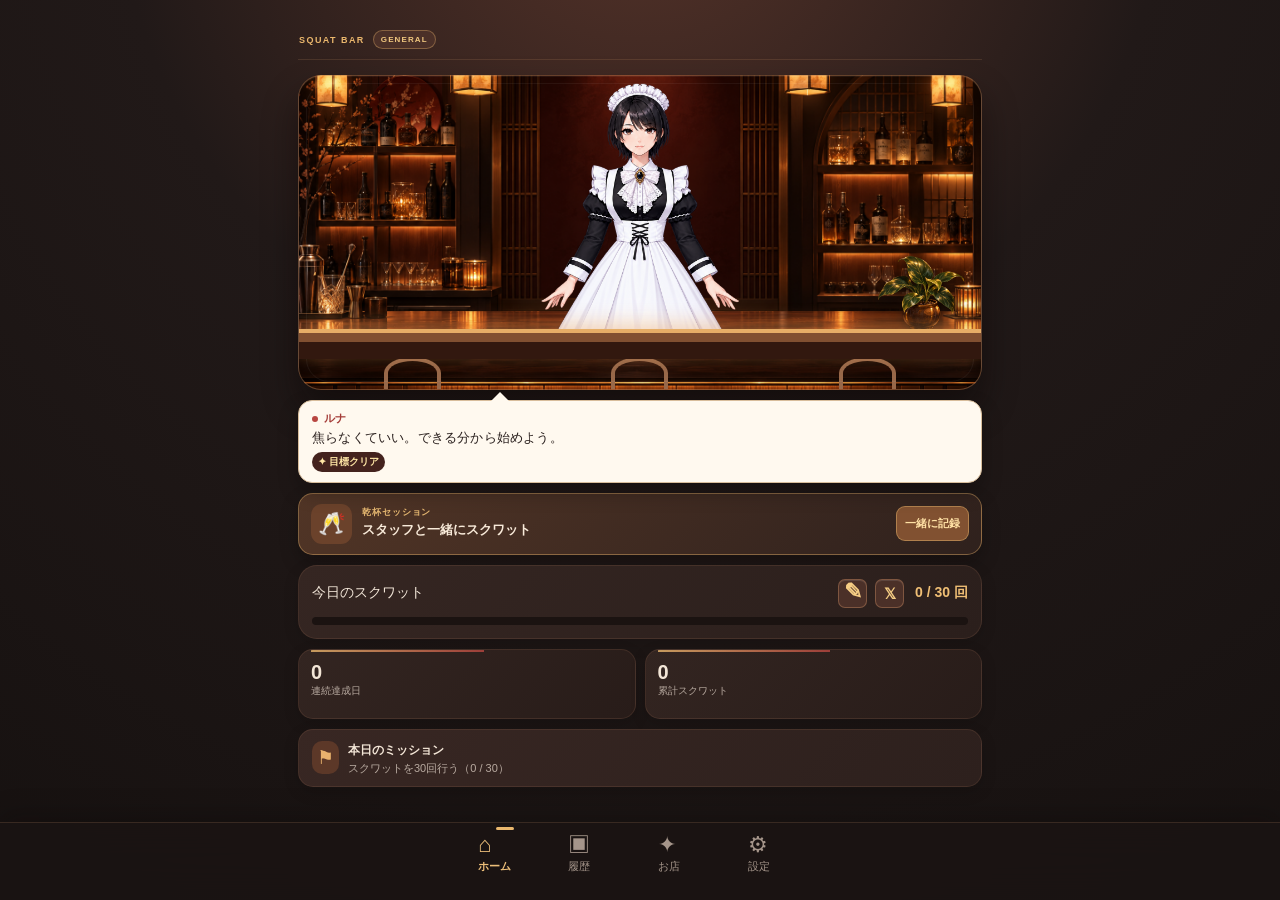
==== index.html @ 87cc5975 "Use generated squat animation frames" ====
<!doctype html>
<html lang="ja">
  <head>
    <meta charset="UTF-8" />
    <meta name="viewport" content="width=device-width, initial-scale=1, viewport-fit=cover" />
    <meta name="theme-color" content="#211918" />
    <meta name="apple-mobile-web-app-capable" content="yes" />
    <meta name="apple-mobile-web-app-status-bar-style" content="black-translucent" />
    <meta name="apple-mobile-web-app-title" content="SQUAT BAR" />
    <link rel="manifest" href="manifest.webmanifest" />
    <link rel="apple-touch-icon" href="app-icon.jpg" />
    <link rel="stylesheet" href="style.css" />
    <title>SQUAT BAR</title>
  </head>
  <body>
    <main class="app-shell">
      <header class="app-header">
        <div class="brand-lockup"><p class="eyebrow">SQUAT BAR</p><span class="edition-tag">GENERAL</span></div>
        <h1 id="page-title"></h1>
      </header>

      <section id="home-page" class="page active" aria-label="ホーム">
        <article class="bar-card">
          <div class="bar-lights" aria-hidden="true"><i></i><i></i><i></i><i></i><i></i></div>
          <div class="bar-backdrop" aria-hidden="true"><span>◒</span><span>◇</span><span>◐</span></div>
          <div class="character-portrait"><img id="home-staff-image" src="a_clean_cutout_transparent_background_illustration.png" alt="バーカウンターに立つスタッフ" /><img id="home-staff-squat-image" class="squat-frame" src="staff-luna-squat-v1.png" alt="" aria-hidden="true" /></div>
          <img id="bar-plant" class="bar-plant" src="bar-plant-v1.png" alt="" aria-hidden="true" />
          <div class="bar-upgrades" aria-hidden="true"><span id="bar-upgrade-lamp" class="bar-upgrade bar-upgrade-lamp" hidden></span><span id="bar-upgrade-bottles" class="bar-upgrade bar-upgrade-bottles" hidden></span><span id="bar-upgrade-runner" class="bar-upgrade bar-upgrade-runner" hidden></span></div>
          <div class="counter-edge" aria-hidden="true"></div>
          <div class="bar-stools" aria-hidden="true"><span></span><span></span><span></span></div>
        </article>
        <article class="conversation-window"><p id="maid-name" class="maid-name">ルナ</p><p id="encouragement" class="maid-message"></p><span id="achievement-badge" class="achievement-badge" hidden>✦ 目標クリア</span></article>
        <article id="companion-session" class="companion-session" hidden><span>🥂</span><div><small>乾杯セッション</small><strong id="companion-session-title">スタッフと一緒にスクワット</strong><p id="companion-session-copy"></p></div><button id="companion-record-button" type="button">一緒に記録</button></article>

        <article class="progress-card">
          <div class="progress-label"><span>今日のスクワット</span><div class="progress-actions"><button id="add-record-button" class="progress-action pencil-action" aria-label="スクワットを記録">✎</button><button id="share-button" class="progress-action x-action" aria-label="今日の記録をXへ投稿">𝕏</button><strong id="today-count">0 / 30 回</strong></div></div>
          <div class="progress-track"><div id="progress-bar" class="progress-bar"></div></div>
        </article>


        <div class="stats-grid">
          <article class="stat-card"><strong id="streak-count">0</strong><span>連続達成日</span></article>
          <article class="stat-card"><strong id="total-count">0</strong><span>累計スクワット</span></article>
        </div>

        <article class="mission-card"><span>⚑</span><div><strong>本日のミッション</strong><p id="mission-text"></p></div></article>
      </section>

      <section id="history-page" class="page" aria-label="履歴">
        <div class="history-summary">
          <article class="history-summary-card"><span>最高記録</span><strong id="history-best-count">0回</strong><small id="history-best-energy">0.0 kcal</small></article>
          <article class="history-summary-card"><span>累計記録</span><strong id="history-total-count">0回</strong><small id="history-total-energy">0.0 kcal</small></article>
        </div>
        <div class="period-summary" aria-label="期間ごとの記録">
          <article><span>今週</span><strong id="week-count">0回</strong><small id="week-days">0日記録</small></article>
          <article><span>今月</span><strong id="month-count">0回</strong><small id="month-days">0日記録</small></article>
        </div>
        <section class="history-chart" aria-labelledby="weekly-chart-title">
          <div><strong id="weekly-chart-title">最近7日間</strong><span id="weekly-chart-total">合計 0回</span></div>
          <div id="weekly-chart-bars" class="weekly-chart-bars" aria-label="最近7日間のスクワット回数"></div>
        </section>
        <div id="history-list" class="history-list"></div>
        <div id="history-empty" class="empty-state"><span>🗓️</span><h2>まだ記録がありません</h2><p>ホームから最初のスクワットを記録しましょう。</p></div>
      </section>

      <section id="collection-page" class="page" aria-label="屋敷">
        <p class="collection-summary">累計 <strong id="collection-total">0</strong> 回</p>
        <section class="bar-rank-card" aria-label="BARランク">
          <p>BAR RANK <span id="bar-rank-level">RANK 1</span></p><strong id="bar-rank-name">BAR ビギナー</strong>
          <div class="bar-rank-track"><i id="bar-rank-progress"></i></div><small id="bar-rank-next">次のランクまで 100回</small>
        </section>
        <section class="coin-wallet" aria-label="SQUAT COIN"><div><span>SQUAT COIN</span><strong><b id="coin-balance">0</b> coin</strong></div><small>スクワットを1回記録するごとに1 coin。バーの装飾に使えます。</small></section>
        <h2>乾杯セッション</h2><div id="companion-shop" class="companion-shop"></div>
        <h2>バーを飾る</h2><div id="shop-list" class="shop-list"></div>
        <h2>スタッフ</h2><div id="staff-list" class="staff-list"></div><button id="show-fullbody-button" class="secondary-button">選択中のスタッフを全身表示</button>
        <h2>ごほうび</h2><div id="reward-list" class="collection-list"></div>
      </section>

      <section id="settings-page" class="page" aria-label="設定">
        <article class="settings-card"><label for="goal-input">1日の目標回数</label><div class="goal-control"><button id="goal-minus" aria-label="目標を減らす">−</button><input id="goal-input" type="number" inputmode="numeric" min="5" max="500" step="5" value="30" aria-label="1日の目標回数" /><span>回</span><button id="goal-plus" aria-label="目標を増やす">＋</button></div></article>
        <article class="settings-card"><label for="weight-input">体重</label><div class="weight-control"><input id="weight-input" type="number" inputmode="decimal" min="20" max="300" step="0.1" value="60" aria-label="体重" /><span>kg</span></div><p class="input-hint">太もも計測時のアクティブエネルギー概算に使います。</p></article>
        <article class="settings-card"><label for="motion-mode-input">太もも計測の感度</label><select id="motion-mode-input" class="settings-input"><option value="standard">標準</option><option value="slow">ゆっくり</option><option value="deep">深くしゃがむ</option></select><p id="motion-mode-hint" class="input-hint"></p></article>
        <article class="settings-card"><strong>データのバックアップ</strong><p class="input-hint">スクワット履歴・設定・解放スタッフをJSONファイルに保存、または復元できます。</p><div class="backup-actions"><button id="export-data-button" class="secondary-button" type="button">データを書き出す</button><label class="secondary-button import-data-button">データを読み込む<input id="import-data-input" type="file" accept="application/json,.json" hidden /></label></div></article>
        <article class="settings-card auto-protection-card"><strong>自動保護</strong><p id="auto-backup-status" class="input-hint">記録の変更時に、この端末へ自動復元ポイントを保存します。</p><small>アプリの更新では保持されます。Safariのデータ削除や端末故障には、手動の書き出しもご利用ください。</small></article>
        <article class="settings-card"><strong>リマインダー</strong><p class="input-hint">共有メニューから「リマインダー」を選び、通知時刻を設定できます。</p><button id="add-reminder-button" class="secondary-button">iPhoneのリマインダーに追加</button></article>
        <article class="settings-card about"><strong>SQUAT BAR</strong><p>カウンター越しのひとことと、毎日の小さな積み重ねを。</p></article>
      </section>
    </main>

    <nav class="tab-bar" aria-label="メインメニュー">
      <button class="tab active" data-page="home"><span>⌂</span>ホーム</button>
      <button class="tab" data-page="history"><span>▣</span>履歴</button>
      <button class="tab" data-page="collection"><span>✦</span>お店</button>
      <button class="tab" data-page="settings"><span>⚙</span>設定</button>
    </nav>

    <dialog id="record-dialog">
      <form id="record-form" method="dialog">
        <div class="dialog-header"><h2 id="record-dialog-title">記録する</h2><button class="close-button" value="cancel" aria-label="閉じる">×</button></div>
        <label class="form-label" for="count-input">今回のスクワット</label>
        <div class="count-picker"><button type="button" id="count-minus" aria-label="回数を減らす">−</button><input id="count-input" type="number" inputmode="numeric" min="1" max="500" value="10" aria-label="スクワット回数" /><span>回</span><button type="button" id="count-plus" aria-label="回数を増やす">＋</button></div>
        <section class="motion-counter" aria-labelledby="motion-title">
          <div><strong id="motion-title">太ももで自動計測</strong><p>背面を太ももへ当て、スマホ上部を下にして使います。</p></div>
          <button type="button" id="motion-open-button" class="motion-button">計測画面を開く</button>
          <button type="button" id="camera-open-button" class="motion-button">カメラで頭の位置を計測</button>
        </section>
        <label class="form-label" for="performed-at-input">日時</label>
        <input id="performed-at-input" type="datetime-local" />
        <label class="form-label" for="memo-input">メモ（任意）</label>
        <input id="memo-input" maxlength="80" placeholder="例：朝の運動" />
        <p class="maid-tip">「無理はしないで。フォームを整えて、気持ちよくいこう。」</p>
        <button id="record-save-button" class="primary-button" value="default">保存する</button>
      </form>
    </dialog>
    <dialog id="staff-dialog" class="staff-dialog">
      <button id="close-staff-dialog" class="close-button" aria-label="閉じる">×</button>
      <img id="staff-dialog-image" src="a_clean_cutout_transparent_background_illustration.png" alt="スタッフの全身イラスト" />
    </dialog>
    <dialog id="unlock-dialog" class="unlock-dialog">
      <p class="motion-dialog-kicker">NEW STAFF UNLOCKED</p><h2>新しいスタッフが加わりました</h2>
      <div id="unlock-dialog-list" class="unlock-dialog-list"></div>
      <button id="close-unlock-dialog" class="primary-button" type="button">閉じる</button>
    </dialog>
    <dialog id="motion-dialog" class="motion-dialog">
      <button id="motion-close-button" class="close-button" aria-label="計測を閉じる">×</button>
      <p class="motion-dialog-kicker">THIGH SQUAT COUNTER</p>
      <h2>太ももで計測</h2>
      <div class="motion-live-count"><span>現在の回数</span><strong id="motion-count">0</strong><small>回</small></div>
      <div class="motion-metrics"><article><span>計測時間</span><strong id="motion-duration">0:00</strong></article><article><span>アクティブエネルギー</span><strong id="motion-energy">0.0 <small>kcal</small></strong></article></div>
      <section id="motion-posture" class="motion-posture" data-phase="idle" aria-live="polite">
        <span id="motion-posture-mark">Ⅰ</span><strong id="motion-posture-label">開始前</strong><p id="motion-status">スマホの背面を太ももへ。上部を下にして、直立した姿勢で準備してください。</p>
      </section>
      <div class="motion-guide"><span>直立</span><b>→</b><span>水平でOK</span><b>→</b><span>直立で+1</span></div>
      <button id="motion-begin-button" class="primary-button" type="button">基準をセットして開始</button>
      <button id="motion-undo-button" class="motion-undo-button" type="button" hidden>↶ 直前の1回を取り消す</button>
      <button id="motion-finish-button" class="secondary-button" type="button" hidden>終了して記録へ</button>
    </dialog>
    <dialog id="camera-dialog" class="camera-dialog">
      <button id="camera-close-button" class="close-button" aria-label="カメラ計測を閉じる">×</button>
      <p class="motion-dialog-kicker">HEAD POSITION COUNTER</p><h2>机に置いて一緒にスクワット</h2>
      <div class="camera-stage"><video id="camera-video" autoplay muted playsinline></video><div class="camera-guide"><i></i><span id="camera-guide-label">机に置き、頭と肩を映してください</span></div><div class="camera-staff-stage"><img id="camera-staff-image" src="a_clean_cutout_transparent_background_illustration.png" alt="一緒にスクワットするスタッフ" /><img id="camera-staff-squat-image" class="squat-frame" src="staff-luna-squat-v1.png" alt="" aria-hidden="true" /></div></div>
      <div class="camera-live"><article><span>現在の回数</span><strong id="camera-count">0</strong><small>回</small></article><article><span>姿勢</span><strong id="camera-phase">準備中</strong><small id="camera-status">カメラを開始してください</small></article></div>
      <p class="camera-note">スマホを机などに固定して使います。映像は端末内で頭の上下動を検出するためだけに使い、保存・送信しません。振動は行いません。</p>
      <button id="camera-start-button" class="primary-button" type="button">カメラを開始</button><button id="camera-finish-button" class="secondary-button" type="button" hidden>終了して記録へ</button>
    </dialog>
    <dialog id="motion-resume-dialog" class="motion-resume-dialog">
      <p class="motion-dialog-kicker">MEASUREMENT PAUSED</p><h2>計測を再開しますか？</h2>
      <p>ページを離れたため、計測を一時停止しました。中断中の時間は計測時間に含まれません。</p>
      <button id="resume-motion-button" class="primary-button" type="button">再開する</button>
      <button id="interrupt-motion-button" class="secondary-button" type="button">中断する</button>
    </dialog>
    <div id="toast" class="toast" role="status" aria-live="polite"></div>

    <script src="camera-counter.js"></script><script src="app.js"></script>
  </body>
</html>
---- style.css ----
:root { --purple:#6e4bc6; --deep:#45317f; --pale:#f3efff; --ink:#292438; --muted:#726d80; --card:#fff; }
* { box-sizing: border-box; }
body { margin:0; color:var(--ink); background:#f7f5fb; font-family:-apple-system,BlinkMacSystemFont,"Hiragino Sans",sans-serif; }
button,input { font:inherit; } button { cursor:pointer; touch-action:manipulation; -webkit-tap-highlight-color:transparent; }
.app-shell { max-width:680px; min-height:calc(100vh - 78px); margin:auto; padding:calc(18px + env(safe-area-inset-top)) 18px 104px; }
.app-header { display:flex; align-items:center; margin-bottom:20px; position:relative; }.eyebrow { color:var(--purple); font-size:11px; font-weight:800; letter-spacing:.16em; margin:0 0 3px; }.app-header h1 { font-size:27px; margin:0; }.app-header h1:empty { display:none; }.icon-button { background:transparent; border:0; color:var(--muted); font-size:23px; margin-left:auto; padding:8px; }.page { display:none; }.page.active { display:block; }
.maid-card { align-items:center; background:linear-gradient(135deg,#7d5ad5,#3f2a7d); border-radius:26px; color:white; display:flex; gap:14px; padding:18px; box-shadow:0 12px 28px #6e4bc633; }.maid-portrait { align-items:center; background:#ffffff28; border:1px solid #ffffff30; border-radius:50%; display:flex; flex:0 0 78px; font-size:48px; height:78px; justify-content:center; }.maid-name { font-weight:800; margin:0 0 6px; }.maid-message { font-size:14px; line-height:1.55; margin:0; }.achievement-badge { background:#fff3c7; border-radius:99px; color:#735000; display:inline-block; font-size:12px; font-weight:700; margin-top:9px; padding:4px 8px; }
.progress-card,.mission-card,.settings-card { background:var(--card); border-radius:19px; box-shadow:0 4px 16px #3522640a; margin-top:16px; padding:17px; }.progress-label { display:flex; font-size:14px; justify-content:space-between; margin-bottom:12px; }.progress-label strong { color:var(--purple); }.progress-track { background:#e8e2f6; border-radius:99px; height:10px; overflow:hidden; }.progress-bar { background:linear-gradient(90deg,#9674e9,var(--purple)); border-radius:inherit; height:100%; transition:width .35s; width:0; }
.stats-grid { display:grid; gap:12px; grid-template-columns:1fr 1fr; margin-top:16px; }.stat-card { background:var(--card); border-radius:19px; display:flex; flex-direction:column; padding:16px; }.stat-card strong { font-size:25px; margin:7px 0 2px; }.stat-card span:last-child { color:var(--muted); font-size:12px; }.stat-icon { font-size:20px; }.primary-button { background:var(--purple); border:0; border-radius:99px; box-shadow:0 8px 16px #6e4bc636; color:white; display:block; font-weight:800; margin:22px 0 0; padding:16px; width:100%; }.mission-card { align-items:center; display:flex; gap:13px; }.mission-card>span { color:var(--purple); font-size:25px; }.mission-card strong { font-size:14px; }.mission-card p { color:var(--muted); font-size:13px; margin:4px 0 0; }
.tab-bar { background:#fffffff2; border-top:1px solid #e9e6ee; bottom:0; display:flex; height:78px; justify-content:center; left:0; padding-bottom:env(safe-area-inset-bottom); position:fixed; right:0; }.tab { background:transparent; border:0; color:#8c8795; display:flex; flex-direction:column; font-size:11px; gap:3px; min-width:90px; padding:10px 18px; }.tab span { font-size:22px; line-height:23px; }.tab.active { color:var(--purple); font-weight:800; }
.history-list,.collection-list { display:grid; gap:10px; }.history-item,.unlock-row { align-items:center; background:var(--card); border-radius:17px; display:flex; gap:13px; padding:15px; }.history-icon,.unlock-icon { align-items:center; background:var(--pale); border-radius:13px; display:flex; font-size:22px; height:44px; justify-content:center; width:44px; }.history-copy,.unlock-copy { flex:1; }.history-copy strong,.unlock-copy strong { display:block; font-size:15px; }.history-copy span,.unlock-copy span { color:var(--muted); display:block; font-size:12px; margin-top:4px; }.delete-button { background:#fff0f2; border:0; border-radius:9px; color:#be4860; padding:8px; }.empty-state { color:var(--muted); margin:85px auto; max-width:260px; text-align:center; }.empty-state span { font-size:42px; }.empty-state h2 { color:var(--ink); font-size:18px; }.empty-state p { font-size:14px; line-height:1.55; }.collection-summary { color:var(--muted); margin:0 0 22px; }.collection-summary strong { color:var(--purple); font-size:20px; }.page h2 { font-size:17px; margin:24px 0 10px; }.locked { filter:grayscale(1); opacity:.53; }.unlock-status { color:#3c9764; font-size:17px; }.lock-status { color:#9c97a6; }
.settings-card { margin-top:0; }.settings-card+ .settings-card { margin-top:15px; }.settings-card label,.settings-card strong { font-weight:800; }.goal-control,.count-picker { align-items:center; display:flex; gap:7px; justify-content:center; margin-top:16px; }.goal-control button,.count-picker button { background:var(--pale); border:0; border-radius:50%; color:var(--purple); font-size:24px; height:42px; width:42px; }.goal-control input,.count-picker input { appearance:textfield; background:transparent; border:0; color:var(--ink); font-size:22px; font-weight:800; min-width:0; outline:none; padding:4px; text-align:center; width:104px; }.goal-control input::-webkit-inner-spin-button,.goal-control input::-webkit-outer-spin-button,.count-picker input::-webkit-inner-spin-button,.count-picker input::-webkit-outer-spin-button { -webkit-appearance:none; margin:0; }.goal-control>span,.count-picker>span { font-weight:800; }.about p { color:var(--muted); font-size:13px; line-height:1.5; margin-bottom:0; }
dialog { border:0; border-radius:25px; box-shadow:0 18px 70px #1d163d66; max-width:430px; padding:0; width:calc(100% - 32px); }dialog::backdrop { background:#22184577; }dialog form { padding:22px; }.dialog-header { align-items:center; display:flex; justify-content:space-between; }.dialog-header h2 { margin:0; }.close-button { background:transparent; border:0; color:var(--muted); font-size:28px; }.form-label { display:block; font-size:14px; font-weight:800; margin-top:24px; }.count-picker { margin-top:11px; }.form-label+input { border:1px solid #ddd7e8; border-radius:12px; margin-top:9px; padding:12px; width:100%; }.maid-tip { background:var(--pale); border-radius:12px; color:#5f5578; font-size:13px; line-height:1.5; margin:18px 0 0; padding:12px; }.toast { background:#292438; border-radius:99px; bottom:92px; color:white; left:50%; opacity:0; padding:12px 18px; pointer-events:none; position:fixed; transform:translate(-50%,15px); transition:.25s; white-space:nowrap; }.toast.show { opacity:1; transform:translate(-50%,0); }
@media (min-width:700px) { .app-shell { padding-top:30px; } }
.settings-input { border:1px solid #ddd7e8; border-radius:12px; margin-top:10px; padding:12px; width:100%; }.input-hint { color:var(--muted); font-size:12px; margin:8px 0 0; }
.weight-control { align-items:center; display:flex; gap:9px; margin-top:12px; }.weight-control input { appearance:textfield; background:#211816; border:1px solid #7e5a473f; border-radius:12px; color:#f5e9da; font-size:21px; font-weight:800; outline:none; padding:10px 12px; text-align:center; width:112px; }.weight-control span { color:#f2e5d5; font-weight:800; }
.backup-actions { display:grid; gap:9px; grid-template-columns:1fr 1fr; margin-top:13px; }.backup-actions .secondary-button { align-items:center; display:flex; justify-content:center; margin-top:0; text-align:center; }.import-data-button { cursor:pointer; }
.history-summary { display:grid; gap:10px; grid-template-columns:1fr 1fr; margin-bottom:15px; }.history-summary-card { background:#302421; border:1px solid #b7835f3b; border-radius:16px; display:flex; flex-direction:column; padding:14px; }.history-summary-card span { color:#c4ad99; font-size:11px; }.history-summary-card strong { color:#f5e9da; font-size:22px; margin-top:6px; }.history-summary-card small { color:#efbf7a; font-size:12px; font-weight:800; margin-top:3px; }
.staff-list { display:grid; gap:10px; }.staff-select-card { background:#302421; border:1px solid #b7835f50; border-radius:16px; color:#f3e6d7; overflow:hidden; padding:9px 13px; text-align:left; width:100%; }.staff-select-main { align-items:center; background:transparent; border:0; color:inherit; display:flex; gap:12px; padding:0; text-align:left; width:100%; }.staff-select-main img,.staff-lock-avatar { align-items:center; background:#211816; border-radius:10px; display:flex; flex:0 0 52px; height:74px; justify-content:center; object-fit:cover; object-position:center top; width:52px; }.staff-select-main span:not(.staff-lock-avatar) { display:flex; flex:1; flex-direction:column; gap:5px; }.staff-select-main small { color:#d0b18d; font-size:12px; }.staff-select-main b { color:#e9bd78; font-size:12px; font-weight:800; }.staff-select-card.selected { border-color:#e7b36a; box-shadow:0 0 0 1px #e7b36a33; }.staff-select-card.locked { cursor:not-allowed; opacity:.62; }.staff-card-name-row { align-items:center; border-top:1px solid #b7835f28; display:grid; gap:9px; grid-template-columns:64px 1fr; margin-top:10px; padding-top:10px; }.staff-card-name-row span { color:#cbb298; font-size:11px; font-weight:700; }.staff-card-name-row input { background:#211816; border:1px solid #7e5a473f; border-radius:9px; color:#f5e9da; min-width:0; padding:8px; width:100%; }
.unlock-dialog { background:#302421; border:1px solid #d8ad6a; border-radius:24px; color:#f7ecdf; max-width:380px; padding:24px; }.unlock-dialog h2 { font-family:Georgia,"Hiragino Mincho ProN",serif; font-size:22px; margin:8px 0 18px; }.unlock-dialog-list { display:grid; gap:10px; }.unlock-dialog-list article { align-items:center; background:#211816; border-radius:14px; display:flex; gap:12px; padding:10px; }.unlock-dialog-list img { border-radius:9px; height:62px; object-fit:cover; object-position:center top; width:48px; }.unlock-dialog-list strong,.unlock-dialog-list span { display:block; }.unlock-dialog-list strong { font-size:16px; }.unlock-dialog-list span { color:#d0b18d; font-size:12px; margin-top:4px; }.unlock-dialog .primary-button { margin:18px 0 0; }
.motion-counter { align-items:center; background:#211816; border:1px solid #7e5a473f; border-radius:14px; display:flex; gap:11px; margin-top:18px; padding:13px; }.motion-counter>div { flex:1; }.motion-counter strong { color:#f2d0a0; }.motion-counter p { color:#c9b4a0; font-size:12px; line-height:1.45; margin:4px 0 0; }.motion-button { background:#4b3028; border:1px solid #ba805d77; border-radius:9px; color:#f6cd84; font-size:12px; font-weight:800; padding:9px 10px; white-space:nowrap; }
.motion-dialog { background:radial-gradient(circle at 50% 0,#4a2d23,#181110 67%); border:1px solid #b7835f60; border-radius:0; color:#f7ecdf; height:100dvh; max-height:none; max-width:none; padding:calc(28px + env(safe-area-inset-top)) 24px calc(24px + env(safe-area-inset-bottom)); width:100vw; }.motion-dialog .close-button { position:absolute; right:18px; top:calc(18px + env(safe-area-inset-top)); }.motion-dialog-kicker { color:#eabe77; font-size:11px; font-weight:800; letter-spacing:.15em; margin:0; }.motion-dialog h2 { font-family:Georgia,"Hiragino Mincho ProN",serif; font-size:28px; margin:8px 0 20px; }.motion-live-count { align-items:baseline; display:flex; justify-content:center; margin:18px 0 24px; }.motion-live-count span { color:#d8bda0; font-size:13px; margin-right:10px; }.motion-live-count strong { color:#f6c477; font-size:90px; font-variant-numeric:tabular-nums; line-height:.9; }.motion-live-count small { color:#f5e4d0; font-size:18px; font-weight:800; margin-left:7px; }.motion-posture { background:#302421; border:1px solid #9d735855; border-radius:23px; padding:22px 18px; text-align:center; }.motion-posture>span { align-items:center; background:#4d362c; border-radius:50%; color:#f5ca83; display:flex; font-family:Georgia,serif; font-size:34px; height:66px; justify-content:center; margin:auto; width:66px; }.motion-posture strong { display:block; font-size:20px; margin-top:13px; }.motion-posture p { color:#c8b4a0; font-size:13px; line-height:1.55; margin:9px auto 0; max-width:290px; }.motion-posture[data-phase="calibrating"]>span { animation:pulse 1s infinite; }.motion-posture[data-phase="ready"]>span { background:#67422d; color:#ffcf7d; }.motion-posture[data-phase="down"]>span { background:#3d6a55; color:#e9ffd8; }.motion-guide { align-items:center; color:#d2b596; display:flex; font-size:11px; justify-content:center; margin:22px 0; text-align:center; }.motion-guide b { color:#efbe78; font-size:18px; margin:0 10px; }@keyframes pulse { 50% { transform:scale(1.08); } }.motion-dialog .primary-button { margin-top:12px; }.motion-dialog .secondary-button { margin-top:11px; }
.motion-metrics { display:grid; gap:10px; grid-template-columns:1fr 1fr; margin:-8px 0 18px; }.motion-metrics article { background:#2b1d19; border:1px solid #a6754f42; border-radius:13px; padding:10px; text-align:center; }.motion-metrics span { color:#cdb39b; display:block; font-size:10px; }.motion-metrics strong { color:#f6cd84; display:block; font-size:18px; margin-top:4px; }.motion-metrics small { font-size:10px; }
.motion-resume-dialog { background:#302421; border:1px solid #d8ad6a; border-radius:24px; color:#f7ecdf; max-width:380px; padding:24px; }.motion-resume-dialog h2 { font-family:Georgia,"Hiragino Mincho ProN",serif; font-size:22px; margin:8px 0 10px; }.motion-resume-dialog>p:not(.motion-dialog-kicker) { color:#cbb49e; font-size:13px; line-height:1.55; margin:0; }.motion-resume-dialog .primary-button { margin:20px 0 0; }.motion-resume-dialog .secondary-button { margin-top:10px; }

/* Bar theme */
:root { --purple:#b94542; --deep:#211918; --pale:#f5e8d6; --ink:#f6eee4; --muted:#b8aaa0; --card:#302421; }
body { background:radial-gradient(circle at 50% -15%,#57342a 0,#211918 43%,#161110 100%); min-height:100vh; }
.app-header h1 { color:#f7eee4; font-family:Georgia,"Hiragino Mincho ProN",serif; letter-spacing:.05em; }.eyebrow { color:#eab76d; }.icon-button { color:#e9d9c8; }
.bar-card { background:linear-gradient(180deg,#31201d 0%,#473029 56%,#241917 57%,#140e0d 100%); border:1px solid #9d735840; border-radius:23px; box-shadow:0 18px 32px #05030366; height:268px; overflow:hidden; position:relative; }
.bar-lights { display:flex; justify-content:space-evenly; left:10%; position:absolute; right:10%; top:12px; }.bar-lights i { background:#f4ca74; border-radius:50%; box-shadow:0 0 13px #f4a949,0 0 28px #cb613e; height:6px; width:6px; }.bar-backdrop { align-items:center; color:#d0a36d; display:flex; font-size:30px; gap:25px; justify-content:center; left:0; opacity:.4; position:absolute; right:0; top:40px; }.bar-backdrop span { border-bottom:2px solid #b77854; padding:5px 12px 13px; }
.character-placeholder { align-items:center; background:linear-gradient(160deg,#f5e4ce,#c18874); border:3px solid #150f0e; border-radius:50% 50% 38% 38%; bottom:54px; color:#291b1b; display:flex; flex-direction:column; height:135px; justify-content:center; left:20%; position:absolute; text-align:center; width:112px; z-index:2; }.character-placeholder span { font-size:62px; line-height:.7; }.character-placeholder small { font-size:7px; font-weight:800; letter-spacing:.08em; margin-top:12px; }
.counter-edge { background:linear-gradient(#d1975d 0 10%,#6d3e25 10% 42%,#2d1711 42%); bottom:38px; box-shadow:0 -5px 17px #f3b76b44; height:34px; left:0; position:absolute; right:0; z-index:3; }.bar-stools { bottom:0; display:flex; justify-content:space-around; left:0; position:absolute; right:0; z-index:1; }.bar-stools span { border:4px solid #986849; border-bottom:0; border-radius:50% 50% 0 0; height:32px; width:57px; }
.speech-bubble { background:#fff9ef; border-radius:14px; color:#2a201e; max-width:47%; padding:12px; position:absolute; right:15px; top:63px; z-index:4; }.speech-bubble::after { border-right:14px solid transparent; border-top:13px solid #fff9ef; bottom:-11px; content:""; left:18px; position:absolute; }.maid-name { color:#a43c38; font-size:12px; font-weight:800; margin:0 0 5px; }.maid-message { font-family:Georgia,"Hiragino Mincho ProN",serif; font-size:13px; line-height:1.45; margin:0; }.achievement-badge { background:#44231e; color:#ffe7a6; }
.progress-card,.mission-card,.settings-card,.stat-card,.history-item,.unlock-row { background:#302421; border:1px solid #b7835f28; box-shadow:0 5px 16px #00000024; }.progress-label { color:#f3e7d9; }.progress-label strong { color:#f0bf75; }.progress-track { background:#1b1311; }.progress-bar { background:linear-gradient(90deg,#b84640,#ed9a59); }.stat-card strong,.mission-card strong,.history-copy strong,.unlock-copy strong,.settings-card label,.settings-card strong,.collection-summary strong { color:#f3e6d7; }.stat-card span:last-child,.mission-card p,.history-copy span,.unlock-copy span,.collection-summary,.about p,.input-hint { color:#b8aaa0; }.stat-icon { filter:saturate(.75); }.mission-card>span { color:#e9b26d; }.primary-button { background:linear-gradient(135deg,#b83e3b,#7b2927); box-shadow:0 8px 16px #07040466; }.primary-button:active { transform:translateY(1px); }
.tab-bar { background:#1b1413f5; border-top:1px solid #9e73523b; }.tab { color:#a5958a; }.tab.active { color:#ebbd79; }.history-icon,.unlock-icon { background:#201714; }.delete-button { background:#4b2527; color:#ffc9c6; }.empty-state { color:#b8aaa0; }.empty-state h2,.page h2 { color:#f4e6d7; }.goal-control input,.count-picker input { color:#f5e9da; }.goal-control button,.count-picker button { background:#4b3028; color:#f2c27e; }.goal-control>span,.count-picker>span { color:#f2e5d5; }.settings-input,.form-label+input { background:#211816; border-color:#7e5a473f; color:#f5e9da; }.maid-tip { background:#432b25; color:#f0d9bc; }
dialog { background:#302421; color:#f5e9da; }.close-button { color:#e7d7c6; }.toast { background:#e6b66f; color:#261815; }
.share-button,.secondary-button { background:transparent; border:1px solid #b7835f70; border-radius:99px; color:#f0c77f; font-weight:700; margin-top:12px; padding:12px; width:100%; }.share-button { touch-action:manipulation; }.reminder-banner { align-items:center; background:#4b2c25; border:1px solid #d58c5d5e; border-radius:17px; color:#f6e6d1; display:flex; gap:12px; margin-top:16px; padding:14px; }.reminder-banner>span { color:#efb464; font-size:25px; }.reminder-banner div { flex:1; }.reminder-banner strong { font-size:13px; }.reminder-banner p { color:#d4b8a2; font-size:12px; margin:4px 0 0; }.reminder-banner button { background:transparent; border:0; color:#f1c87e; font-size:12px; font-weight:800; padding:8px; }.toggle-row { align-items:center; display:flex; justify-content:space-between; }.toggle-row input { height:0; opacity:0; position:absolute; width:0; }.toggle-row i { background:#69544c; border-radius:99px; height:28px; position:relative; transition:.2s; width:50px; }.toggle-row i::after { background:#fff7ed; border-radius:50%; content:""; height:22px; left:3px; position:absolute; top:3px; transition:.2s; width:22px; }.toggle-row input:checked + i { background:#b84640; }.toggle-row input:checked + i::after { transform:translateX(22px); }.reminder-options { margin-top:17px; }.reminder-options[hidden] { display:none; }.reminder-options label { display:block; font-size:13px; }.reminder-options input[type="time"] { background:#211816; border:1px solid #7e5a473f; border-radius:12px; color:#f5e9da; margin-top:8px; padding:11px; width:100%; }

/* Compact one-screen home dashboard */
.app-shell { min-height:calc(100dvh - 78px); padding-bottom:12px; }.app-header { margin-bottom:11px; }.app-header h1 { font-size:22px; }.eyebrow { font-size:9px; }.bar-card { height:204px; }.bar-lights { top:9px; }.bar-backdrop { font-size:23px; top:35px; }.character-placeholder { bottom:44px; height:106px; left:18%; width:90px; }.character-placeholder span { font-size:49px; }.character-placeholder small { font-size:6px; margin-top:9px; }.counter-edge { bottom:31px; height:29px; }.bar-stools span { height:26px; width:48px; }.speech-bubble { max-width:49%; padding:9px; right:12px; top:47px; }.maid-name { font-size:11px; }.maid-message { font-size:12px; line-height:1.38; }.achievement-badge { font-size:10px; margin-top:5px; padding:3px 6px; }
#home-page.active { display:grid; gap:10px; }.progress-card,.mission-card { margin-top:0; padding:13px; }.progress-label { align-items:center; margin-bottom:9px; }.progress-actions { align-items:center; display:flex; gap:7px; }.progress-action { align-items:center; background:#4b3028; border:1px solid #ba805d77; border-radius:7px; color:#f6cd84; display:inline-flex; font-size:18px; font-weight:800; height:29px; justify-content:center; line-height:1; padding:0; width:29px; }.x-action { font-size:15px; }.progress-label strong { font-size:14px; margin-left:3px; white-space:nowrap; }.progress-track { height:8px; }.stats-grid { gap:9px; margin-top:0; }.stat-card { border-radius:15px; padding:9px 12px; }.stat-icon { font-size:15px; }.stat-card strong { font-size:20px; margin:2px 0 0; }.stat-card span:last-child { font-size:10px; }.mission-card { border-radius:15px; gap:9px; min-height:54px; padding:10px 13px; }.mission-card>span { font-size:19px; }.mission-card strong { font-size:12px; }.mission-card p { font-size:11px; margin-top:2px; }
#history-page,#collection-page,#settings-page { padding-bottom:calc(98px + env(safe-area-inset-bottom)); }
@media (max-height:700px) { .app-shell { padding-top:calc(8px + env(safe-area-inset-top)); }.bar-card { height:172px; }.character-placeholder { bottom:39px; height:90px; width:77px; }.speech-bubble { top:37px; }.maid-message { font-size:11px; }.mission-card { display:none; } }
.conversation-window { background:#fff9ef; border:1px solid #d8bd9b; border-radius:14px; color:#2a201e; padding:10px 13px; position:relative; }.conversation-window::before { border-bottom:10px solid #fff9ef; border-left:10px solid transparent; border-right:10px solid transparent; content:""; left:28%; position:absolute; top:-9px; }.conversation-window .maid-name { font-size:11px; margin-bottom:3px; }.conversation-window .maid-message { font-size:13px; }.conversation-window .achievement-badge { font-size:10px; margin-top:5px; }.speech-bubble { display:none; }
@media (max-height:700px) { .conversation-window { padding:8px 12px; }.conversation-window .maid-message { font-size:11px; } }
.character-portrait { bottom:60px; left:50%; overflow:hidden; position:absolute; top:5px; transform:translateX(-50%); width:235px; z-index:2; }.character-portrait img { display:block; height:auto; max-width:none; object-fit:initial; object-position:center top; width:100%; }.character-placeholder { display:none; }
@media (min-height:701px) { .character-portrait { bottom:72px; top:7px; width:285px; } }
@media (max-height:700px) { .character-portrait { bottom:60px; top:4px; width:215px; } }
.staff-showcase { align-items:center; background:#302421; border:1px solid #b7835f50; border-radius:16px; color:#f3e6d7; display:flex; gap:12px; margin-bottom:11px; overflow:hidden; padding:9px 13px; text-align:left; width:100%; }.staff-showcase img { align-self:flex-end; height:77px; margin:-8px 0 -9px 3px; object-fit:contain; width:55px; }.staff-showcase span { display:flex; flex:1; flex-direction:column; gap:5px; }.staff-showcase small { color:#d0b18d; font-size:12px; }.staff-showcase b { color:#e9bd78; font-size:25px; font-weight:400; }.staff-dialog { background:#211918; border:1px solid #b7835f60; border-radius:22px; max-height:90dvh; max-width:360px; padding:16px; }.staff-dialog img { display:block; height:min(76dvh, 670px); object-fit:contain; width:100%; }.staff-dialog .close-button { position:absolute; right:8px; top:4px; z-index:2; }
.pencil-action { font-size:22px; padding-bottom:3px; }.history-actions { display:flex; gap:6px; }.edit-button,.delete-button { border:0; border-radius:9px; font-size:11px; padding:8px; }.edit-button { background:#4a382d; color:#f0c77f; }.form-label + input[type="datetime-local"] { background:#211816; border:1px solid #7e5a473f; border-radius:12px; color:#f5e9da; margin-top:9px; padding:12px; width:100%; }
@media (min-height:701px) { .bar-card { height:clamp(245px, 39dvh, 315px); }.character-placeholder { bottom:54px; height:145px; width:124px; }.character-placeholder span { font-size:70px; }.speech-bubble { top:70px; }.counter-edge { bottom:38px; height:34px; }.bar-stools span { height:32px; width:57px; } }
@media (max-height:700px) { .bar-card { height:210px; }.character-placeholder { bottom:42px; height:104px; width:88px; }.speech-bubble { top:47px; } }

/* Measurement controls and history insights */
.period-summary { display:grid; gap:10px; grid-template-columns:1fr 1fr; margin:0 0 12px; }.period-summary article { background:#261b18; border:1px solid #b7835f3b; border-radius:16px; display:flex; flex-direction:column; padding:12px 14px; }.period-summary span { color:#c4ad99; font-size:11px; }.period-summary strong { color:#f5e9da; font-size:20px; margin-top:5px; }.period-summary small { color:#e8b970; font-size:11px; font-weight:700; margin-top:3px; }
.history-chart { background:#302421; border:1px solid #b7835f3b; border-radius:16px; margin:0 0 15px; padding:14px; }.history-chart>div:first-child { align-items:center; display:flex; justify-content:space-between; }.history-chart>div:first-child strong { color:#f3e6d7; font-size:14px; }.history-chart>div:first-child span { color:#e9bd78; font-size:12px; font-weight:700; }.weekly-chart-bars { align-items:end; display:grid; gap:7px; grid-template-columns:repeat(7,1fr); height:116px; margin-top:12px; }.weekly-chart-bars article { align-items:center; display:flex; flex-direction:column; height:100%; justify-content:flex-end; min-width:0; }.weekly-chart-bars strong { color:#e9d9c8; font-size:10px; font-variant-numeric:tabular-nums; margin-bottom:5px; }.weekly-chart-bars i { background:linear-gradient(180deg,#ed9a59,#a83e3b); border-radius:5px 5px 2px 2px; display:block; max-height:76px; min-height:2px; transition:height .3s; width:100%; }.weekly-chart-bars small { color:#b8aaa0; font-size:9px; margin-top:6px; white-space:nowrap; }
.settings-card select.settings-input { appearance:auto; color-scheme:dark; display:block; margin-top:12px; }.motion-undo-button { background:transparent; border:1px solid #b7835f70; border-radius:99px; color:#f0c77f; font-size:13px; font-weight:700; margin-top:11px; padding:12px; width:100%; }.motion-undo-button:disabled { border-color:#6a55494d; color:#88796f; cursor:not-allowed; }
/* BAR rank progression */
.bar-rank-card { background:linear-gradient(135deg,#3c2923,#211715); border:1px solid #d09a5a75; border-radius:17px; margin:0 0 18px; padding:15px; }.bar-rank-card p { color:#e9bd78; display:flex; font-size:10px; font-weight:800; justify-content:space-between; letter-spacing:.11em; margin:0; }.bar-rank-card strong { color:#f8e9d5; display:block; font-family:Georgia,"Hiragino Mincho ProN",serif; font-size:22px; margin:7px 0 10px; }.bar-rank-track { background:#160e0c; border-radius:99px; height:8px; overflow:hidden; }.bar-rank-track i { background:linear-gradient(90deg,#b84640,#f0b862); border-radius:inherit; display:block; height:100%; transition:width .35s; width:0; }.bar-rank-card small { color:#cbb29d; display:block; font-size:11px; margin-top:8px; }
.edition-link { display:block; text-align:center; text-decoration:none; }

/* Refined bar-room interface */
.app-shell { max-width:720px; }.app-header { align-items:flex-end; border-bottom:1px solid #b7835f32; margin-bottom:15px; padding:0 1px 10px; }.brand-lockup { align-items:center; display:flex; gap:8px; }.app-header .eyebrow { margin:0; }.edition-tag { background:#4b3028; border:1px solid #d6a4656b; border-radius:99px; color:#f0c77f; font-size:8px; font-weight:800; letter-spacing:.14em; padding:4px 7px; }.app-header h1 { line-height:1; }
.bar-card { box-shadow:inset 0 1px #ffffff0f,0 20px 35px #09050475; }.bar-card::after { border:1px solid #ffffff0d; border-radius:inherit; content:""; inset:7px; pointer-events:none; position:absolute; z-index:4; }.conversation-window { box-shadow:0 9px 20px #0805044a; overflow:visible; }.conversation-window .maid-name { align-items:center; display:flex; gap:6px; letter-spacing:.04em; }.conversation-window .maid-name::before { background:#b84640; border-radius:50%; content:""; height:6px; width:6px; }.conversation-window .maid-message { letter-spacing:.015em; }
.progress-card { background:linear-gradient(135deg,#352622,#2b1f1c); }.progress-actions { gap:8px; }.progress-action { box-shadow:inset 0 1px #ffffff1b; transition:background .2s,transform .2s; }.progress-action:active { background:#67402f; transform:scale(.94); }.progress-label strong { font-variant-numeric:tabular-nums; }.stat-card { background:linear-gradient(135deg,#332521,#281c19); min-height:70px; position:relative; overflow:hidden; }.stat-card::after { background:linear-gradient(90deg,#eab76d,#b84640); content:""; height:2px; left:12px; opacity:.8; position:absolute; right:45%; top:0; }.mission-card { background:linear-gradient(135deg,#382723,#2d201d); }.mission-card>span { background:#5c3828; border-radius:10px; padding:5px; }
.page h2 { border-left:3px solid #e5b36f; line-height:1; padding-left:9px; }.history-summary-card,.period-summary article { box-shadow:inset 0 1px #ffffff0b; }.history-item { transition:border-color .2s,transform .2s; }.history-item:active { border-color:#d5a2618e; transform:scale(.985); }.history-chart { box-shadow:inset 0 1px #ffffff0a; }.weekly-chart-bars i { box-shadow:0 0 10px #da87554d; }.bar-rank-card { box-shadow:inset 0 1px #ffffff12,0 10px 18px #0805043d; }.bar-rank-card strong { text-shadow:0 1px #000; }
.settings-card { box-shadow:inset 0 1px #ffffff09,0 6px 16px #0000001e; }.settings-card:focus-within { border-color:#d8a15f81; }.secondary-button { transition:background .2s,border-color .2s,transform .2s; }.secondary-button:active { background:#4d342b; transform:translateY(1px); }.edition-link { letter-spacing:.03em; }.tab-bar { backdrop-filter:blur(18px); box-shadow:0 -7px 25px #08050435; }.tab { position:relative; transition:color .2s,transform .2s; }.tab.active::before { background:#eab76d; border-radius:99px; content:""; height:3px; left:50%; position:absolute; top:4px; transform:translateX(-50%); width:18px; }.tab:active { transform:scale(.94); }
.motion-dialog { background:radial-gradient(circle at 50% 0,#5a372a,#201513 53%,#120d0c 100%); }.motion-live-count strong { text-shadow:0 0 25px #e4a5523d; }.motion-metrics article { box-shadow:inset 0 1px #ffffff0d; }.motion-posture { box-shadow:inset 0 1px #ffffff0e; }.motion-undo-button,.motion-dialog .secondary-button { min-height:46px; }.primary-button { letter-spacing:.03em; }.primary-button:active { filter:brightness(1.12); }
@media (prefers-reduced-motion: no-preference) { .conversation-window,.progress-card,.stats-grid,.mission-card { animation:soft-arrive .35s ease both; }.stats-grid { animation-delay:.05s; }.mission-card { animation-delay:.1s; } @keyframes soft-arrive { from { opacity:0; transform:translateY(5px); } to { opacity:1; transform:none; } } }
@media (max-height:700px) { .app-header { margin-bottom:8px; padding-bottom:6px; }.edition-tag { font-size:7px; padding:3px 6px; }.conversation-window { box-shadow:0 5px 12px #08050435; }.stat-card { min-height:0; } }
.auto-protection-card { background:linear-gradient(135deg,#342722,#29201d); }.auto-protection-card small { color:#9f8f84; display:block; font-size:10px; line-height:1.55; margin-top:9px; }
/* Generated bar interior and collectible decor */
.bar-card { background:#211614 url("bar-background-v1.png") center center / cover no-repeat; border-color:#b9835a77; }
.bar-lights,.bar-backdrop { display:none; }
.character-portrait { bottom:55px; z-index:3; }
.counter-edge { background:linear-gradient(180deg,#e6ae67 0 12%,#815031 13% 42%,#32180f 43%); bottom:30px; box-shadow:0 -5px 19px #efa65a70; height:30px; z-index:5; }
.bar-stools { z-index:2; }
.bar-plant { bottom:42px; display:block; filter:drop-shadow(0 7px 5px #1209079c); height:auto; position:absolute; right:10px; width:70px; z-index:4; }
@media (min-height:701px) { .bar-plant { bottom:50px; right:15px; width:91px; } }
@media (max-height:700px) { .bar-plant { bottom:39px; right:8px; width:62px; } }
/* SQUAT COIN bar decoration shop */
.coin-wallet { align-items:center; background:linear-gradient(135deg,#3a291f,#231916); border:1px solid #dda95d75; border-radius:17px; display:flex; gap:14px; justify-content:space-between; margin:12px 0 17px; padding:13px 15px; }
.coin-wallet div { display:flex; flex-direction:column; gap:3px; }.coin-wallet span { color:#d5af78; font-size:10px; font-weight:800; letter-spacing:.12em; }.coin-wallet strong { color:#ffe0a0; font-size:22px; line-height:1; }.coin-wallet strong b { color:#ffd47c; font-size:27px; }.coin-wallet small { color:#c2a58b; font-size:11px; line-height:1.45; max-width:160px; }
.shop-list { display:grid; gap:9px; margin-bottom:20px; }.shop-item { align-items:center; background:linear-gradient(135deg,#352622,#291d1a); border:1px solid #b7835f46; border-radius:15px; display:flex; gap:10px; min-height:69px; padding:10px 12px; }.shop-item.owned { border-color:#dbac6680; }.shop-icon { align-items:center; background:#211714; border-radius:11px; display:flex; font-size:23px; height:42px; justify-content:center; width:42px; }.shop-item>div { display:flex; flex:1; flex-direction:column; gap:4px; min-width:0; }.shop-item strong { color:#f5e8d9; font-size:13px; }.shop-item small { color:#b8a08c; font-size:10px; line-height:1.35; }.shop-buy,.shop-owned { border:0; border-radius:9px; font-size:11px; font-weight:800; padding:9px 8px; white-space:nowrap; }.shop-buy { background:#725033; color:#ffe1a5; }.shop-buy:disabled { background:#3b302b; color:#8f7d70; }.shop-owned { background:#314131; color:#bde1ba; }
.bar-upgrade[hidden],.bar-plant[hidden] { display:none; }.bar-upgrade { position:absolute; pointer-events:none; }.bar-upgrade-lamp { background:radial-gradient(circle at 50% 28%,#fff6bd 0 6%,#f4c15d 8% 19%,#9c612f 20% 27%,transparent 29%),linear-gradient(90deg,transparent 43%,#d9a860 44% 56%,transparent 57%); border-radius:50%; box-shadow:0 0 21px 8px #f7b34773; height:73px; left:22px; top:43px; width:47px; z-index:4; }.bar-upgrade-bottles { background:repeating-linear-gradient(90deg,#6e4334 0 8px,#e2a85b 9px 12px,#38231e 13px 18px); border-bottom:3px solid #d3a25f; box-shadow:0 4px 9px #120907b3; height:26px; left:17px; opacity:.94; top:22px; width:90px; z-index:3; }.bar-upgrade-runner { background:linear-gradient(90deg,#4b1219,#9c2730 45%,#4b1219); border-left:1px solid #e3ad5e; border-right:1px solid #e3ad5e; bottom:31px; box-shadow:0 -1px #f5c26d99; height:10px; left:50%; transform:translateX(-50%); width:104px; z-index:6; }
@media (max-height:700px) { .coin-wallet { margin:9px 0 13px; padding:11px 13px; }.coin-wallet strong b { font-size:23px; }.coin-wallet small { font-size:10px; max-width:145px; }.shop-list { gap:7px; margin-bottom:15px; }.shop-item { min-height:59px; padding:8px 10px; }.shop-icon { font-size:19px; height:35px; width:35px; }.bar-upgrade-lamp { left:16px; top:34px; transform:scale(.8); transform-origin:top left; }.bar-upgrade-bottles { left:12px; top:17px; transform:scale(.8); transform-origin:top left; }.bar-upgrade-runner { bottom:31px; transform:translateX(-50%) scale(.82); } }
/* Coin-funded staff companion sessions */
.companion-session { align-items:center; background:linear-gradient(135deg,#513526,#2f211d); border:1px solid #e1ae6873; border-radius:15px; box-shadow:0 8px 18px #09050442; color:#f8ead9; display:flex; gap:10px; padding:10px 12px; }.companion-session>span { background:#6b422b; border-radius:11px; font-size:22px; padding:7px; }.companion-session>div { display:flex; flex:1; flex-direction:column; min-width:0; }.companion-session small { color:#e6b871; font-size:9px; font-weight:800; letter-spacing:.1em; }.companion-session strong { font-size:13px; margin-top:2px; }.companion-session p { color:#ceb7a1; font-size:10px; line-height:1.35; margin:3px 0 0; }.companion-session button,.companion-shop-card button { background:#815131; border:1px solid #e1ae687f; border-radius:9px; color:#ffe1a5; font-size:11px; font-weight:800; padding:9px 8px; white-space:nowrap; }.companion-session button:active,.companion-shop-card button:active { transform:scale(.97); }.companion-shop { margin:0 0 17px; }.companion-shop-card { align-items:center; background:linear-gradient(135deg,#3d291f,#291d1a); border:1px solid #d9a56261; border-radius:15px; display:flex; gap:10px; min-height:78px; padding:10px 12px; }.companion-shop-card>span { background:#5d3827; border-radius:11px; display:grid; font-size:24px; height:42px; place-items:center; width:42px; }.companion-shop-card>div { display:flex; flex:1; flex-direction:column; gap:3px; min-width:0; }.companion-shop-card small { color:#d7b680; font-size:10px; }.companion-shop-card strong { color:#f5e8d9; font-size:13px; }.companion-shop-card p { color:#b8a08c; font-size:10px; line-height:1.35; margin:0; }.companion-shop-card button:disabled { background:#3b302b; border-color:#685044; color:#8f7d70; }
@media (max-height:700px) { .companion-session { gap:8px; padding:8px 10px; }.companion-session>span { font-size:18px; padding:6px; }.companion-session p { display:none; }.companion-session button { padding:7px; }.companion-shop { margin-bottom:13px; }.companion-shop-card { min-height:65px; padding:8px 10px; }.companion-shop-card>span { font-size:20px; height:36px; width:36px; }.companion-shop-card p { font-size:9px; } }
/* Staff motion uses generated upright and crouched artwork — no image scaling. */
.character-portrait { position:absolute; }
.character-portrait .squat-frame { inset:0; opacity:0; position:absolute; }
.character-portrait.staff-squatting #home-staff-image { animation:staff-stand-frame 1.25s steps(1,end) infinite; }
.character-portrait.staff-squatting .squat-frame { animation:staff-squat-frame 1.25s steps(1,end) infinite; }
@keyframes staff-stand-frame { 0%,42% { opacity:1; } 43%,100% { opacity:0; } }
@keyframes staff-squat-frame { 0%,42% { opacity:0; } 43%,82% { opacity:1; } 83%,100% { opacity:0; } }
.camera-dialog { background:radial-gradient(circle at 50% 0,#5d392a,#231614 55%,#120d0c 100%); border:1px solid #a978584f; border-radius:22px; color:#f4e7d8; max-height:94dvh; max-width:420px; padding:21px 16px 16px; width:min(94vw,420px); }.camera-dialog h2 { font-size:20px; margin:2px 0 12px; }.camera-stage { background:#130e0d; border:1px solid #c48a5e5c; border-radius:16px; height:min(44dvh,360px); overflow:hidden; position:relative; }.camera-stage video { height:100%; object-fit:cover; transform:scaleX(-1); width:100%; }.camera-guide { border:2px solid #e7bd77; border-radius:50%; box-shadow:0 0 0 999px #05030328,0 0 20px #e2a45f75; height:82px; left:30%; position:absolute; top:17%; transform:translateX(-50%); transition:top .18s,box-shadow .18s; width:82px; }.camera-guide i { background:#e7bd77; border-radius:99px; height:2px; left:12%; position:absolute; right:12%; top:50%; }.camera-guide span { color:#fff1d6; font-size:10px; font-weight:800; left:50%; position:absolute; text-align:center; text-shadow:0 1px #000; top:calc(100% + 8px); transform:translateX(-50%); width:150px; }.camera-guide[data-phase="down"] { box-shadow:0 0 0 999px #05030328,0 0 25px #72d69a99; top:25%; }.camera-guide[data-phase="lost"] { border-color:#d67b73; }.camera-staff-stage { bottom:0; height:74%; overflow:hidden; position:absolute; right:3%; width:36%; }.camera-staff-stage img { bottom:-13%; height:auto; left:50%; max-width:none; position:absolute; transform:translateX(-50%); transition:opacity .12s ease; width:160%; }.camera-staff-stage .squat-frame { opacity:0; }.camera-staff-stage.is-squatting #camera-staff-image { opacity:0; }.camera-staff-stage.is-squatting .squat-frame { opacity:1; }
.camera-live { display:grid; gap:9px; grid-template-columns:1fr 1fr; margin:11px 0; }.camera-live article { background:#2d201c; border:1px solid #b7835f48; border-radius:13px; display:grid; grid-template-columns:1fr auto; padding:9px 11px; }.camera-live span { color:#c9ae98; font-size:10px; }.camera-live strong { color:#f5dda6; font-size:16px; text-align:right; }.camera-live small { color:#a99588; font-size:9px; grid-column:1/-1; margin-top:3px; }.camera-note { color:#bba796; font-size:10px; line-height:1.45; margin:8px 2px 11px; }.camera-dialog .primary-button,.camera-dialog .secondary-button { margin-top:8px; }.motion-counter { flex-wrap:wrap; }.motion-counter .motion-button { flex:1; min-width:130px; }
@media (max-height:700px) { .camera-stage { height:min(37dvh,270px); }.camera-dialog { padding:16px 13px 13px; }.camera-staff-stage { width:33%; }.camera-guide { height:66px; width:66px; }.camera-live { margin:8px 0; }.camera-note { display:none; } }
@media (prefers-reduced-motion: reduce) { .character-portrait.staff-squatting img,.camera-staff-stage.is-squatting img { animation:none; } }
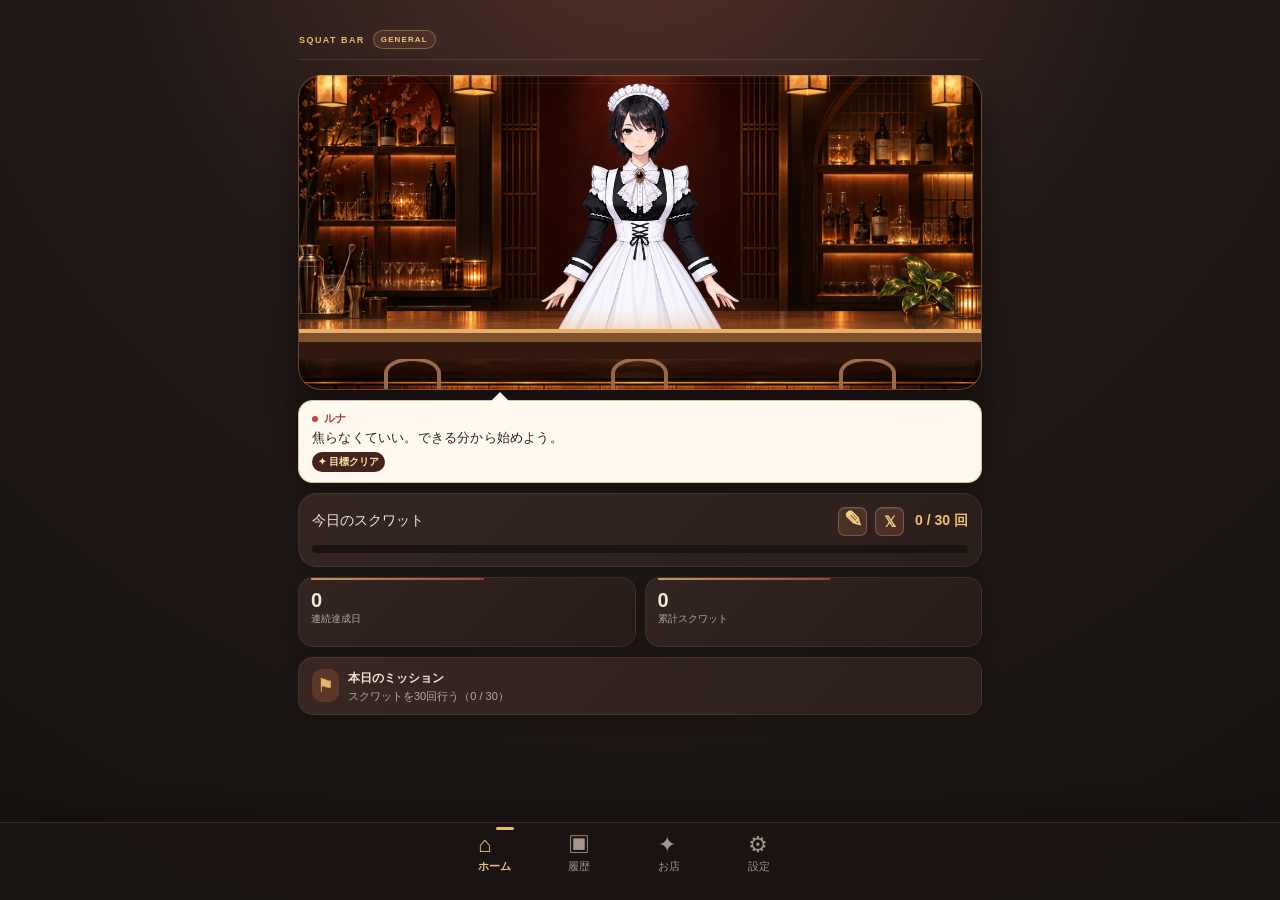
==== commit d7addce3: "Remove companion session display" ====
--- a/index.html
+++ b/index.html
@@ -23,14 +23,13 @@
         <article class="bar-card">
           <div class="bar-lights" aria-hidden="true"><i></i><i></i><i></i><i></i><i></i></div>
           <div class="bar-backdrop" aria-hidden="true"><span>◒</span><span>◇</span><span>◐</span></div>
-          <div class="character-portrait"><img id="home-staff-image" src="a_clean_cutout_transparent_background_illustration.png" alt="バーカウンターに立つスタッフ" /><img id="home-staff-squat-image" class="squat-frame" src="staff-luna-squat-v1.png" alt="" aria-hidden="true" /></div>
+          <div class="character-portrait"><img id="home-staff-image" src="a_clean_cutout_transparent_background_illustration.png" alt="バーカウンターに立つスタッフ" /></div>
           <img id="bar-plant" class="bar-plant" src="bar-plant-v1.png" alt="" aria-hidden="true" />
           <div class="bar-upgrades" aria-hidden="true"><span id="bar-upgrade-lamp" class="bar-upgrade bar-upgrade-lamp" hidden></span><span id="bar-upgrade-bottles" class="bar-upgrade bar-upgrade-bottles" hidden></span><span id="bar-upgrade-runner" class="bar-upgrade bar-upgrade-runner" hidden></span></div>
           <div class="counter-edge" aria-hidden="true"></div>
           <div class="bar-stools" aria-hidden="true"><span></span><span></span><span></span></div>
         </article>
         <article class="conversation-window"><p id="maid-name" class="maid-name">ルナ</p><p id="encouragement" class="maid-message"></p><span id="achievement-badge" class="achievement-badge" hidden>✦ 目標クリア</span></article>
-        <article id="companion-session" class="companion-session" hidden><span>🥂</span><div><small>乾杯セッション</small><strong id="companion-session-title">スタッフと一緒にスクワット</strong><p id="companion-session-copy"></p></div><button id="companion-record-button" type="button">一緒に記録</button></article>
 
         <article class="progress-card">
           <div class="progress-label"><span>今日のスクワット</span><div class="progress-actions"><button id="add-record-button" class="progress-action pencil-action" aria-label="スクワットを記録">✎</button><button id="share-button" class="progress-action x-action" aria-label="今日の記録をXへ投稿">𝕏</button><strong id="today-count">0 / 30 回</strong></div></div>
@@ -102,7 +101,6 @@
         <section class="motion-counter" aria-labelledby="motion-title">
           <div><strong id="motion-title">太ももで自動計測</strong><p>背面を太ももへ当て、スマホ上部を下にして使います。</p></div>
           <button type="button" id="motion-open-button" class="motion-button">計測画面を開く</button>
-          <button type="button" id="camera-open-button" class="motion-button">カメラで頭の位置を計測</button>
         </section>
         <label class="form-label" for="performed-at-input">日時</label>
         <input id="performed-at-input" type="datetime-local" />
@@ -135,14 +133,6 @@
       <button id="motion-undo-button" class="motion-undo-button" type="button" hidden>↶ 直前の1回を取り消す</button>
       <button id="motion-finish-button" class="secondary-button" type="button" hidden>終了して記録へ</button>
     </dialog>
-    <dialog id="camera-dialog" class="camera-dialog">
-      <button id="camera-close-button" class="close-button" aria-label="カメラ計測を閉じる">×</button>
-      <p class="motion-dialog-kicker">HEAD POSITION COUNTER</p><h2>机に置いて一緒にスクワット</h2>
-      <div class="camera-stage"><video id="camera-video" autoplay muted playsinline></video><div class="camera-guide"><i></i><span id="camera-guide-label">机に置き、頭と肩を映してください</span></div><div class="camera-staff-stage"><img id="camera-staff-image" src="a_clean_cutout_transparent_background_illustration.png" alt="一緒にスクワットするスタッフ" /><img id="camera-staff-squat-image" class="squat-frame" src="staff-luna-squat-v1.png" alt="" aria-hidden="true" /></div></div>
-      <div class="camera-live"><article><span>現在の回数</span><strong id="camera-count">0</strong><small>回</small></article><article><span>姿勢</span><strong id="camera-phase">準備中</strong><small id="camera-status">カメラを開始してください</small></article></div>
-      <p class="camera-note">スマホを机などに固定して使います。映像は端末内で頭の上下動を検出するためだけに使い、保存・送信しません。振動は行いません。</p>
-      <button id="camera-start-button" class="primary-button" type="button">カメラを開始</button><button id="camera-finish-button" class="secondary-button" type="button" hidden>終了して記録へ</button>
-    </dialog>
     <dialog id="motion-resume-dialog" class="motion-resume-dialog">
       <p class="motion-dialog-kicker">MEASUREMENT PAUSED</p><h2>計測を再開しますか？</h2>
       <p>ページを離れたため、計測を一時停止しました。中断中の時間は計測時間に含まれません。</p>
@@ -151,6 +141,6 @@
     </dialog>
     <div id="toast" class="toast" role="status" aria-live="polite"></div>
 
-    <script src="camera-counter.js"></script><script src="app.js"></script>
+    <script src="app.js"></script>
   </body>
 </html>
--- a/style.css
+++ b/style.css
@@ -88,14 +88,3 @@
 /* Coin-funded staff companion sessions */
 .companion-session { align-items:center; background:linear-gradient(135deg,#513526,#2f211d); border:1px solid #e1ae6873; border-radius:15px; box-shadow:0 8px 18px #09050442; color:#f8ead9; display:flex; gap:10px; padding:10px 12px; }.companion-session>span { background:#6b422b; border-radius:11px; font-size:22px; padding:7px; }.companion-session>div { display:flex; flex:1; flex-direction:column; min-width:0; }.companion-session small { color:#e6b871; font-size:9px; font-weight:800; letter-spacing:.1em; }.companion-session strong { font-size:13px; margin-top:2px; }.companion-session p { color:#ceb7a1; font-size:10px; line-height:1.35; margin:3px 0 0; }.companion-session button,.companion-shop-card button { background:#815131; border:1px solid #e1ae687f; border-radius:9px; color:#ffe1a5; font-size:11px; font-weight:800; padding:9px 8px; white-space:nowrap; }.companion-session button:active,.companion-shop-card button:active { transform:scale(.97); }.companion-shop { margin:0 0 17px; }.companion-shop-card { align-items:center; background:linear-gradient(135deg,#3d291f,#291d1a); border:1px solid #d9a56261; border-radius:15px; display:flex; gap:10px; min-height:78px; padding:10px 12px; }.companion-shop-card>span { background:#5d3827; border-radius:11px; display:grid; font-size:24px; height:42px; place-items:center; width:42px; }.companion-shop-card>div { display:flex; flex:1; flex-direction:column; gap:3px; min-width:0; }.companion-shop-card small { color:#d7b680; font-size:10px; }.companion-shop-card strong { color:#f5e8d9; font-size:13px; }.companion-shop-card p { color:#b8a08c; font-size:10px; line-height:1.35; margin:0; }.companion-shop-card button:disabled { background:#3b302b; border-color:#685044; color:#8f7d70; }
 @media (max-height:700px) { .companion-session { gap:8px; padding:8px 10px; }.companion-session>span { font-size:18px; padding:6px; }.companion-session p { display:none; }.companion-session button { padding:7px; }.companion-shop { margin-bottom:13px; }.companion-shop-card { min-height:65px; padding:8px 10px; }.companion-shop-card>span { font-size:20px; height:36px; width:36px; }.companion-shop-card p { font-size:9px; } }
-/* Staff motion uses generated upright and crouched artwork — no image scaling. */
-.character-portrait { position:absolute; }
-.character-portrait .squat-frame { inset:0; opacity:0; position:absolute; }
-.character-portrait.staff-squatting #home-staff-image { animation:staff-stand-frame 1.25s steps(1,end) infinite; }
-.character-portrait.staff-squatting .squat-frame { animation:staff-squat-frame 1.25s steps(1,end) infinite; }
-@keyframes staff-stand-frame { 0%,42% { opacity:1; } 43%,100% { opacity:0; } }
-@keyframes staff-squat-frame { 0%,42% { opacity:0; } 43%,82% { opacity:1; } 83%,100% { opacity:0; } }
-.camera-dialog { background:radial-gradient(circle at 50% 0,#5d392a,#231614 55%,#120d0c 100%); border:1px solid #a978584f; border-radius:22px; color:#f4e7d8; max-height:94dvh; max-width:420px; padding:21px 16px 16px; width:min(94vw,420px); }.camera-dialog h2 { font-size:20px; margin:2px 0 12px; }.camera-stage { background:#130e0d; border:1px solid #c48a5e5c; border-radius:16px; height:min(44dvh,360px); overflow:hidden; position:relative; }.camera-stage video { height:100%; object-fit:cover; transform:scaleX(-1); width:100%; }.camera-guide { border:2px solid #e7bd77; border-radius:50%; box-shadow:0 0 0 999px #05030328,0 0 20px #e2a45f75; height:82px; left:30%; position:absolute; top:17%; transform:translateX(-50%); transition:top .18s,box-shadow .18s; width:82px; }.camera-guide i { background:#e7bd77; border-radius:99px; height:2px; left:12%; position:absolute; right:12%; top:50%; }.camera-guide span { color:#fff1d6; font-size:10px; font-weight:800; left:50%; position:absolute; text-align:center; text-shadow:0 1px #000; top:calc(100% + 8px); transform:translateX(-50%); width:150px; }.camera-guide[data-phase="down"] { box-shadow:0 0 0 999px #05030328,0 0 25px #72d69a99; top:25%; }.camera-guide[data-phase="lost"] { border-color:#d67b73; }.camera-staff-stage { bottom:0; height:74%; overflow:hidden; position:absolute; right:3%; width:36%; }.camera-staff-stage img { bottom:-13%; height:auto; left:50%; max-width:none; position:absolute; transform:translateX(-50%); transition:opacity .12s ease; width:160%; }.camera-staff-stage .squat-frame { opacity:0; }.camera-staff-stage.is-squatting #camera-staff-image { opacity:0; }.camera-staff-stage.is-squatting .squat-frame { opacity:1; }
-.camera-live { display:grid; gap:9px; grid-template-columns:1fr 1fr; margin:11px 0; }.camera-live article { background:#2d201c; border:1px solid #b7835f48; border-radius:13px; display:grid; grid-template-columns:1fr auto; padding:9px 11px; }.camera-live span { color:#c9ae98; font-size:10px; }.camera-live strong { color:#f5dda6; font-size:16px; text-align:right; }.camera-live small { color:#a99588; font-size:9px; grid-column:1/-1; margin-top:3px; }.camera-note { color:#bba796; font-size:10px; line-height:1.45; margin:8px 2px 11px; }.camera-dialog .primary-button,.camera-dialog .secondary-button { margin-top:8px; }.motion-counter { flex-wrap:wrap; }.motion-counter .motion-button { flex:1; min-width:130px; }
-@media (max-height:700px) { .camera-stage { height:min(37dvh,270px); }.camera-dialog { padding:16px 13px 13px; }.camera-staff-stage { width:33%; }.camera-guide { height:66px; width:66px; }.camera-live { margin:8px 0; }.camera-note { display:none; } }
-@media (prefers-reduced-motion: reduce) { .character-portrait.staff-squatting img,.camera-staff-stage.is-squatting img { animation:none; } }
